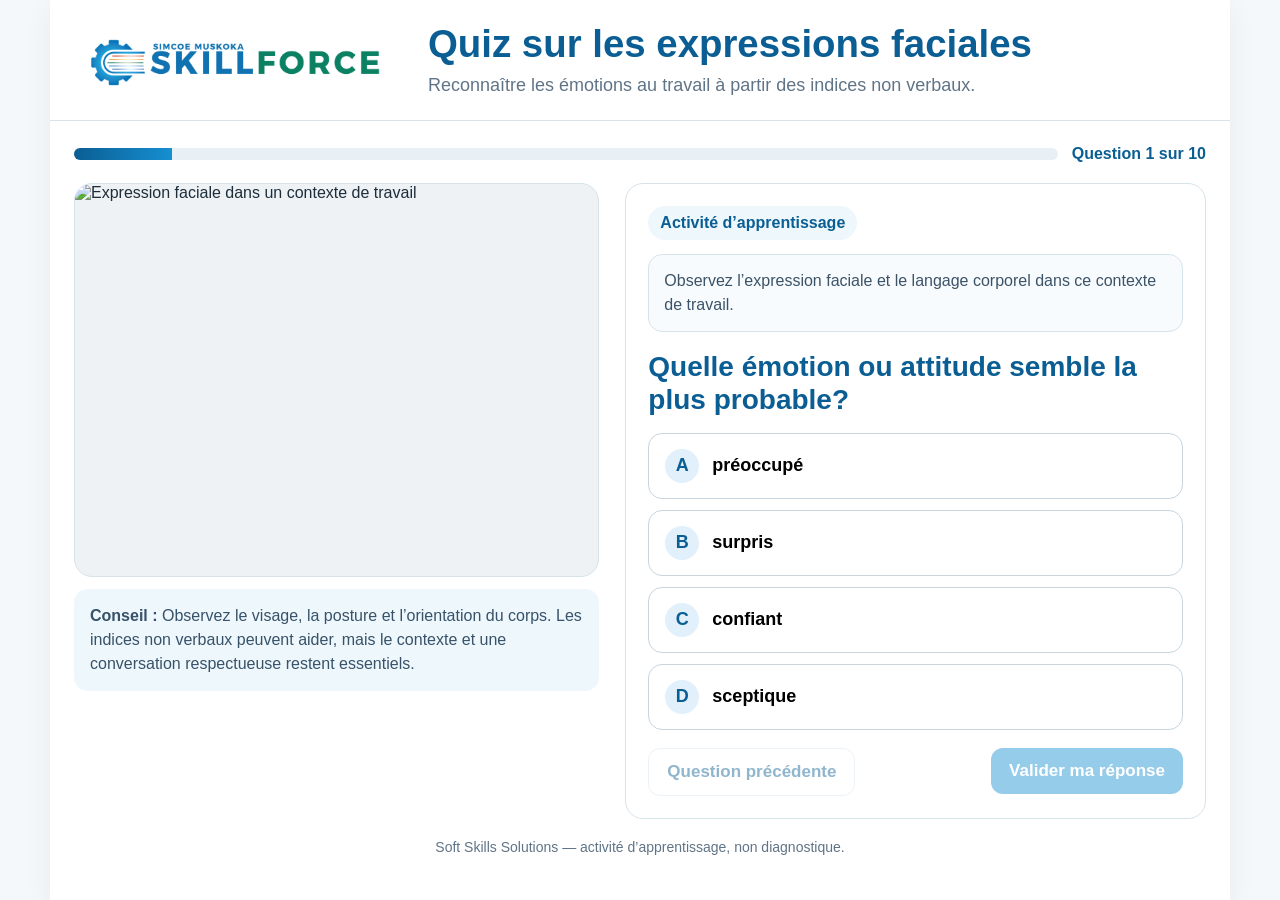
==== unit2-emotions/index.html @ afc8845e "Add Unit 2 facial expressions quiz page" ====
<!doctype html>
<html lang="fr-CA">
<head>
<meta charset="utf-8">
<meta name="viewport" content="width=device-width,initial-scale=1">
<title>Soft Skills Solutions — Quiz sur les expressions faciales</title>
<style>
:root{--b:#168fd1;--bd:#0b5e93;--ink:#1d2e3a;--muted:#607487;--line:#d7e3eb;--soft:#eef7fc;--ok:#edf8ef;--bad:#fff2f1}
*{box-sizing:border-box}body{margin:0;background:#f4f8fb;color:var(--ink);font-family:Arial,Helvetica,sans-serif}
.shell{max-width:1180px;margin:auto;background:#fff;min-height:100vh;box-shadow:0 8px 26px rgba(0,0,0,.06)}
header{display:flex;gap:24px;align-items:center;padding:20px 24px;border-bottom:1px solid var(--line)}
.logo{width:330px;max-width:38vw;height:auto;object-fit:contain}
h1{margin:0;color:var(--bd);font-size:clamp(28px,3vw,42px)}
header p{margin:6px 0 0;color:var(--muted);font-size:18px;line-height:1.45}
main{padding:24px}.pr{display:flex;gap:14px;align-items:center;margin-bottom:20px}
.bar{height:12px;background:#e8f0f5;border-radius:99px;overflow:hidden;flex:1}
.fill{height:100%;background:linear-gradient(90deg,var(--bd),var(--b));width:10%;transition:.2s}
.count{font-weight:700;color:var(--bd);white-space:nowrap}
.grid{display:grid;grid-template-columns:minmax(320px,.95fr) minmax(380px,1.05fr);gap:26px;align-items:start}
.pic{border:1px solid var(--line);border-radius:18px;overflow:hidden;background:#eef2f5}
.pic img{display:block;width:100%;aspect-ratio:4/3;object-fit:cover}
.tip{margin-top:12px;background:var(--soft);border-radius:14px;padding:15px 16px;line-height:1.5;color:#375269}
.card{border:1px solid var(--line);border-radius:18px;padding:22px}
.tag{display:inline-block;background:var(--soft);color:var(--bd);font-weight:700;padding:8px 12px;border-radius:999px;margin-bottom:14px}
.scenario{background:#f7fbfe;border:1px solid var(--line);border-radius:14px;padding:14px 15px;color:#3c5367;line-height:1.5}
.question{font-size:28px;line-height:1.2;color:var(--bd);margin:18px 0 16px}
.options{display:grid;gap:11px}.option{width:100%;text-align:left;border:1px solid #c8d5df;background:#fff;border-radius:14px;padding:15px 16px;display:flex;gap:13px;align-items:center;font-size:18px;cursor:pointer}
.option:hover{border-color:var(--b)}.option.selected{border:2px solid var(--b);background:#f4fbff}.option:disabled{cursor:default;opacity:.94}
.bullet{width:34px;height:34px;border-radius:50%;display:grid;place-items:center;background:#e1f0fb;color:var(--bd);font-weight:700;flex:0 0 34px}
.feedback{display:none;margin-top:18px;padding:16px;border-radius:14px;line-height:1.55}.feedback.good{display:block;background:var(--ok);border:1px solid #b7dec0}.feedback.bad{display:block;background:var(--bad);border:1px solid #edc3bf}
.actions{display:flex;justify-content:space-between;gap:12px;margin-top:18px;flex-wrap:wrap}
button{border:none;border-radius:12px;padding:13px 18px;font-size:17px;font-weight:700;cursor:pointer}
button.primary{background:var(--b);color:#fff}button.secondary{background:#fff;color:var(--bd);border:1px solid var(--line)}button:disabled{opacity:.45;cursor:not-allowed}
.results{display:none;border:1px solid var(--line);border-radius:18px;padding:34px}.results h2{margin-top:0;color:var(--bd);font-size:34px}.score{font-size:56px;font-weight:800;color:var(--b)}
.footer{margin-top:20px;text-align:center;color:var(--muted);font-size:14px}
@media(max-width:900px){header{flex-direction:column;align-items:flex-start}.logo{width:270px;max-width:80vw}.grid{grid-template-columns:1fr}.question{font-size:24px}}
</style>
</head>
<body>
<div class="shell">
<header>
<img class="logo" src="../Skillforce%20logo%20form.png" alt="Soft Skills Solutions">
<div><h1>Quiz sur les expressions faciales</h1><p>Reconnaître les émotions au travail à partir des indices non verbaux.</p></div>
</header>
<main>
<div class="pr"><div class="bar"><div class="fill" id="fill"></div></div><div class="count" id="count">Question 1 sur 10</div></div>
<section id="quiz" class="grid">
<div><div class="pic"><img id="photo" alt="Expression faciale dans un contexte de travail"></div><div class="tip"><strong>Conseil :</strong> Observez le visage, la posture et l’orientation du corps. Les indices non verbaux peuvent aider, mais le contexte et une conversation respectueuse restent essentiels.</div></div>
<div class="card">
<div class="tag">Activité d’apprentissage</div>
<div class="scenario">Observez l’expression faciale et le langage corporel dans ce contexte de travail.</div>
<h2 class="question">Quelle émotion ou attitude semble la plus probable?</h2>
<div class="options" id="options"></div>
<div class="feedback" id="feedback" aria-live="polite"></div>
<div class="actions"><button class="secondary" id="prev" type="button">Question précédente</button><div><button class="primary" id="check" type="button" disabled>Valider ma réponse</button> <button class="primary" id="next" type="button" style="display:none">Question suivante</button></div></div>
</div>
</section>
<section id="results" class="results">
<h2>Activité terminée</h2><div id="score" class="score"></div><p id="resultText" style="font-size:18px;line-height:1.6"></p>
<div class="tip"><strong>À retenir :</strong> Le but n’est pas de « lire dans les pensées ». Une bonne communication consiste à remarquer les indices, à considérer le contexte et à vérifier notre interprétation plutôt qu’à faire des suppositions.</div>
<p><button class="primary" id="restart" type="button">Recommencer</button></p>
</section>
<div class="footer">Soft Skills Solutions — activité d’apprentissage, non diagnostique.</div>
</main>
</div>
<script>window.SSS_IMAGES={};</script>
<script src="img01.js"></script><script src="img02.js"></script><script src="img03.js"></script><script src="img04.js"></script><script src="img05.js"></script>
<script src="img06.js"></script><script src="img07.js"></script><script src="img08.js"></script><script src="img09.js"></script><script src="img10.js"></script>
<script>
const qs=[
{img:'q1',a:['préoccupé','surpris','confiant','sceptique'],c:1,f:'Les yeux grands ouverts, les sourcils relevés et la bouche ouverte sont des indices clairs de surprise.'},
{img:'q2',a:['soulagé','sceptique','intéressé','frustré'],c:1,f:'Le sourcil relevé, le regard de côté et la bouche serrée peuvent suggérer du scepticisme ou du doute.'},
{img:'q3',a:['frustré','soulagé','surpris','confiant'],c:0,f:'Le front fortement plissé, la tension du visage et la main à la tête sont compatibles avec la frustration.'},
{img:'q4',a:['intéressé','mal à l’aise','découragé','sceptique'],c:2,f:'La posture affaissée, le regard vers le bas et la tête appuyée sur la main peuvent indiquer du découragement.'},
{img:'q5',a:['confiant','incertain','préoccupé','mal à l’aise'],c:0,f:'La posture droite, le léger sourire et le regard assuré sont compatibles avec une attitude confiante.'},
{img:'q6',a:['sceptique','soulagé','incertain','frustré'],c:2,f:'Le geste derrière la tête, les sourcils froncés et l’expression hésitante peuvent suggérer de l’incertitude.'},
{img:'q7',a:['mal à l’aise','intéressé','confiant','surpris'],c:0,f:'Le sourire crispé, les épaules resserrées et le regard détourné peuvent indiquer qu’une personne se sent mal à l’aise.'},
{img:'q8',a:['préoccupé','sceptique','soulagé','surpris'],c:0,f:'Le regard concentré, le front plissé et la main près du visage sont compatibles avec une préoccupation.'},
{img:'q9',a:['frustré','intéressé','découragé','incertain'],c:1,f:'Le contact visuel, l’inclinaison du corps vers l’autre personne et l’expression attentive indiquent un intérêt réel.'},
{img:'q10',a:['soulagé','mal à l’aise','sceptique','préoccupé'],c:0,f:'Les yeux fermés, l’expression détendue et la main sur la poitrine suggèrent du soulagement.'}
];
let i=0,score=0,choice=null,ans=Array(qs.length).fill(false),choices=Array(qs.length).fill(null);
const $=x=>document.getElementById(x);
function render(){const q=qs[i];choice=choices[i];$('photo').src=window.SSS_IMAGES[q.img];$('fill').style.width=((i+1)/qs.length*100)+'%';$('count').textContent='Question '+(i+1)+' sur '+qs.length;$('options').innerHTML='';$('feedback').className='feedback';$('feedback').innerHTML='';q.a.forEach((t,n)=>{const b=document.createElement('button');b.type='button';b.className='option'+(choice===n?' selected':'');b.disabled=ans[i];b.innerHTML='<span class="bullet">'+String.fromCharCode(65+n)+'</span><span>'+t+'</span>';b.onclick=()=>{if(ans[i])return;choice=n;choices[i]=n;render()};$('options').appendChild(b)});$('prev').disabled=i===0;$('check').disabled=choice===null||ans[i];$('check').style.display=ans[i]?'none':'';$('next').style.display=ans[i]?'':'none';$('next').textContent=i===qs.length-1?'Voir mon résultat':'Question suivante';if(ans[i]){const ok=choices[i]===q.c;$('feedback').className='feedback '+(ok?'good':'bad');$('feedback').innerHTML='<strong>'+(ok?'Bonne réponse.':'Pas tout à fait.')+'</strong><br>'+q.f}}
$('check').onclick=()=>{if(choice===null||ans[i])return;ans[i]=true;if(choice===qs[i].c)score++;render()};
$('next').onclick=()=>{if(i<qs.length-1){i++;render()}else finish()};
$('prev').onclick=()=>{if(i>0){i--;render()}};
function finish(){$('quiz').style.display='none';$('results').style.display='block';$('fill').style.width='100%';$('count').textContent='Terminé';$('score').textContent=score+' / '+qs.length;$('resultText').textContent=score>=9?'Excellent travail. Vous avez très bien reconnu les expressions présentées.':score>=7?'Très bon résultat. Vous reconnaissez plusieurs indices non verbaux avec justesse.':score>=5?'Bon début. Certaines expressions sont plus subtiles à interpréter.':'Cette activité montre à quel point les expressions peuvent être faciles à interpréter trop rapidement.'}
$('restart').onclick=()=>{i=0;score=0;choice=null;ans=Array(qs.length).fill(false);choices=Array(qs.length).fill(null);$('results').style.display='none';$('quiz').style.display='grid';render()};
render();
</script>
</body></html>
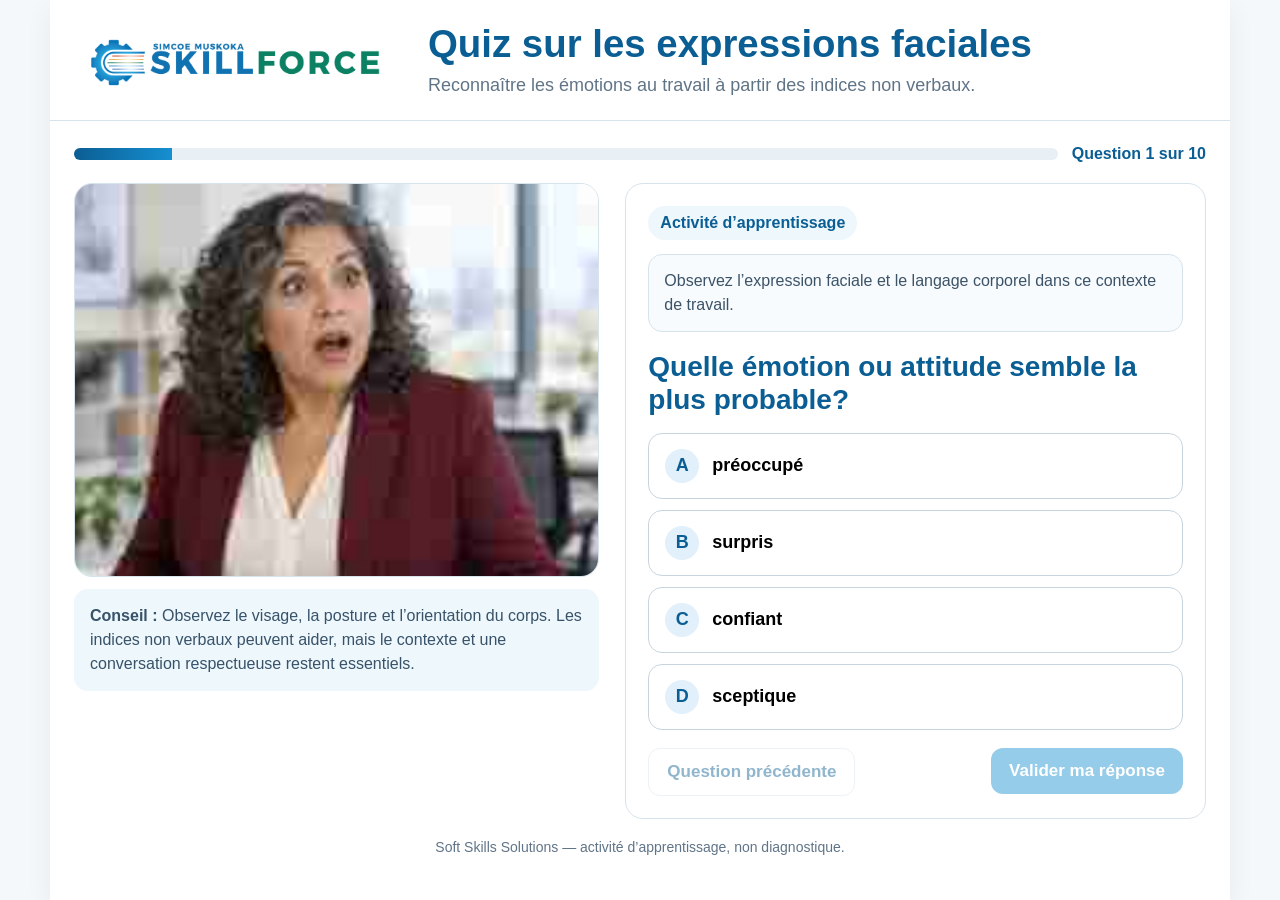
==== commit 44210932: "Wire Unit 2 quiz to hosted images" ====
--- a/unit2-emotions/index.html
+++ b/unit2-emotions/index.html
@@ -63,25 +63,22 @@
 <div class="footer">Soft Skills Solutions — activité d’apprentissage, non diagnostique.</div>
 </main>
 </div>
-<script>window.SSS_IMAGES={};</script>
-<script src="img01.js"></script><script src="img02.js"></script><script src="img03.js"></script><script src="img04.js"></script><script src="img05.js"></script>
-<script src="img06.js"></script><script src="img07.js"></script><script src="img08.js"></script><script src="img09.js"></script><script src="img10.js"></script>
 <script>
 const qs=[
-{img:'q1',a:['préoccupé','surpris','confiant','sceptique'],c:1,f:'Les yeux grands ouverts, les sourcils relevés et la bouche ouverte sont des indices clairs de surprise.'},
-{img:'q2',a:['soulagé','sceptique','intéressé','frustré'],c:1,f:'Le sourcil relevé, le regard de côté et la bouche serrée peuvent suggérer du scepticisme ou du doute.'},
-{img:'q3',a:['frustré','soulagé','surpris','confiant'],c:0,f:'Le front fortement plissé, la tension du visage et la main à la tête sont compatibles avec la frustration.'},
-{img:'q4',a:['intéressé','mal à l’aise','découragé','sceptique'],c:2,f:'La posture affaissée, le regard vers le bas et la tête appuyée sur la main peuvent indiquer du découragement.'},
-{img:'q5',a:['confiant','incertain','préoccupé','mal à l’aise'],c:0,f:'La posture droite, le léger sourire et le regard assuré sont compatibles avec une attitude confiante.'},
-{img:'q6',a:['sceptique','soulagé','incertain','frustré'],c:2,f:'Le geste derrière la tête, les sourcils froncés et l’expression hésitante peuvent suggérer de l’incertitude.'},
-{img:'q7',a:['mal à l’aise','intéressé','confiant','surpris'],c:0,f:'Le sourire crispé, les épaules resserrées et le regard détourné peuvent indiquer qu’une personne se sent mal à l’aise.'},
-{img:'q8',a:['préoccupé','sceptique','soulagé','surpris'],c:0,f:'Le regard concentré, le front plissé et la main près du visage sont compatibles avec une préoccupation.'},
-{img:'q9',a:['frustré','intéressé','découragé','incertain'],c:1,f:'Le contact visuel, l’inclinaison du corps vers l’autre personne et l’expression attentive indiquent un intérêt réel.'},
-{img:'q10',a:['soulagé','mal à l’aise','sceptique','préoccupé'],c:0,f:'Les yeux fermés, l’expression détendue et la main sur la poitrine suggèrent du soulagement.'}
+{img:'q1.jpg',a:['préoccupé','surpris','confiant','sceptique'],c:1,f:'Les yeux grands ouverts, les sourcils relevés et la bouche ouverte sont des indices clairs de surprise.'},
+{img:'q2.jpg',a:['soulagé','sceptique','intéressé','frustré'],c:1,f:'Le sourcil relevé, le regard de côté et la bouche serrée peuvent suggérer du scepticisme ou du doute.'},
+{img:'q3.jpg',a:['frustré','soulagé','surpris','confiant'],c:0,f:'Le front fortement plissé, la tension du visage et la main à la tête sont compatibles avec la frustration.'},
+{img:'q4.jpg',a:['intéressé','mal à l’aise','découragé','sceptique'],c:2,f:'La posture affaissée, le regard vers le bas et la tête appuyée sur la main peuvent indiquer du découragement.'},
+{img:'q5.jpg',a:['confiant','incertain','préoccupé','mal à l’aise'],c:0,f:'La posture droite, le léger sourire et le regard assuré sont compatibles avec une attitude confiante.'},
+{img:'q6.jpg',a:['sceptique','soulagé','incertain','frustré'],c:2,f:'Le geste derrière la tête, les sourcils froncés et l’expression hésitante peuvent suggérer de l’incertitude.'},
+{img:'q7.jpg',a:['mal à l’aise','intéressé','confiant','surpris'],c:0,f:'Le sourire crispé, les épaules resserrées et le regard détourné peuvent indiquer qu’une personne se sent mal à l’aise.'},
+{img:'q8.jpg',a:['préoccupé','sceptique','soulagé','surpris'],c:0,f:'Le regard concentré, le front plissé et la main près du visage sont compatibles avec une préoccupation.'},
+{img:'q9.jpg',a:['frustré','intéressé','découragé','incertain'],c:1,f:'Le contact visuel, l’inclinaison du corps vers l’autre personne et l’expression attentive indiquent un intérêt réel.'},
+{img:'q10.jpg',a:['soulagé','mal à l’aise','sceptique','préoccupé'],c:0,f:'Les yeux fermés, l’expression détendue et la main sur la poitrine suggèrent du soulagement.'}
 ];
 let i=0,score=0,choice=null,ans=Array(qs.length).fill(false),choices=Array(qs.length).fill(null);
 const $=x=>document.getElementById(x);
-function render(){const q=qs[i];choice=choices[i];$('photo').src=window.SSS_IMAGES[q.img];$('fill').style.width=((i+1)/qs.length*100)+'%';$('count').textContent='Question '+(i+1)+' sur '+qs.length;$('options').innerHTML='';$('feedback').className='feedback';$('feedback').innerHTML='';q.a.forEach((t,n)=>{const b=document.createElement('button');b.type='button';b.className='option'+(choice===n?' selected':'');b.disabled=ans[i];b.innerHTML='<span class="bullet">'+String.fromCharCode(65+n)+'</span><span>'+t+'</span>';b.onclick=()=>{if(ans[i])return;choice=n;choices[i]=n;render()};$('options').appendChild(b)});$('prev').disabled=i===0;$('check').disabled=choice===null||ans[i];$('check').style.display=ans[i]?'none':'';$('next').style.display=ans[i]?'':'none';$('next').textContent=i===qs.length-1?'Voir mon résultat':'Question suivante';if(ans[i]){const ok=choices[i]===q.c;$('feedback').className='feedback '+(ok?'good':'bad');$('feedback').innerHTML='<strong>'+(ok?'Bonne réponse.':'Pas tout à fait.')+'</strong><br>'+q.f}}
+function render(){const q=qs[i];choice=choices[i];$('photo').src=q.img;$('fill').style.width=((i+1)/qs.length*100)+'%';$('count').textContent='Question '+(i+1)+' sur '+qs.length;$('options').innerHTML='';$('feedback').className='feedback';$('feedback').innerHTML='';q.a.forEach((t,n)=>{const b=document.createElement('button');b.type='button';b.className='option'+(choice===n?' selected':'');b.disabled=ans[i];b.innerHTML='<span class="bullet">'+String.fromCharCode(65+n)+'</span><span>'+t+'</span>';b.onclick=()=>{if(ans[i])return;choice=n;choices[i]=n;render()};$('options').appendChild(b)});$('prev').disabled=i===0;$('check').disabled=choice===null||ans[i];$('check').style.display=ans[i]?'none':'';$('next').style.display=ans[i]?'':'none';$('next').textContent=i===qs.length-1?'Voir mon résultat':'Question suivante';if(ans[i]){const ok=choices[i]===q.c;$('feedback').className='feedback '+(ok?'good':'bad');$('feedback').innerHTML='<strong>'+(ok?'Bonne réponse.':'Pas tout à fait.')+'</strong><br>'+q.f}}
 $('check').onclick=()=>{if(choice===null||ans[i])return;ans[i]=true;if(choice===qs[i].c)score++;render()};
 $('next').onclick=()=>{if(i<qs.length-1){i++;render()}else finish()};
 $('prev').onclick=()=>{if(i>0){i--;render()}};
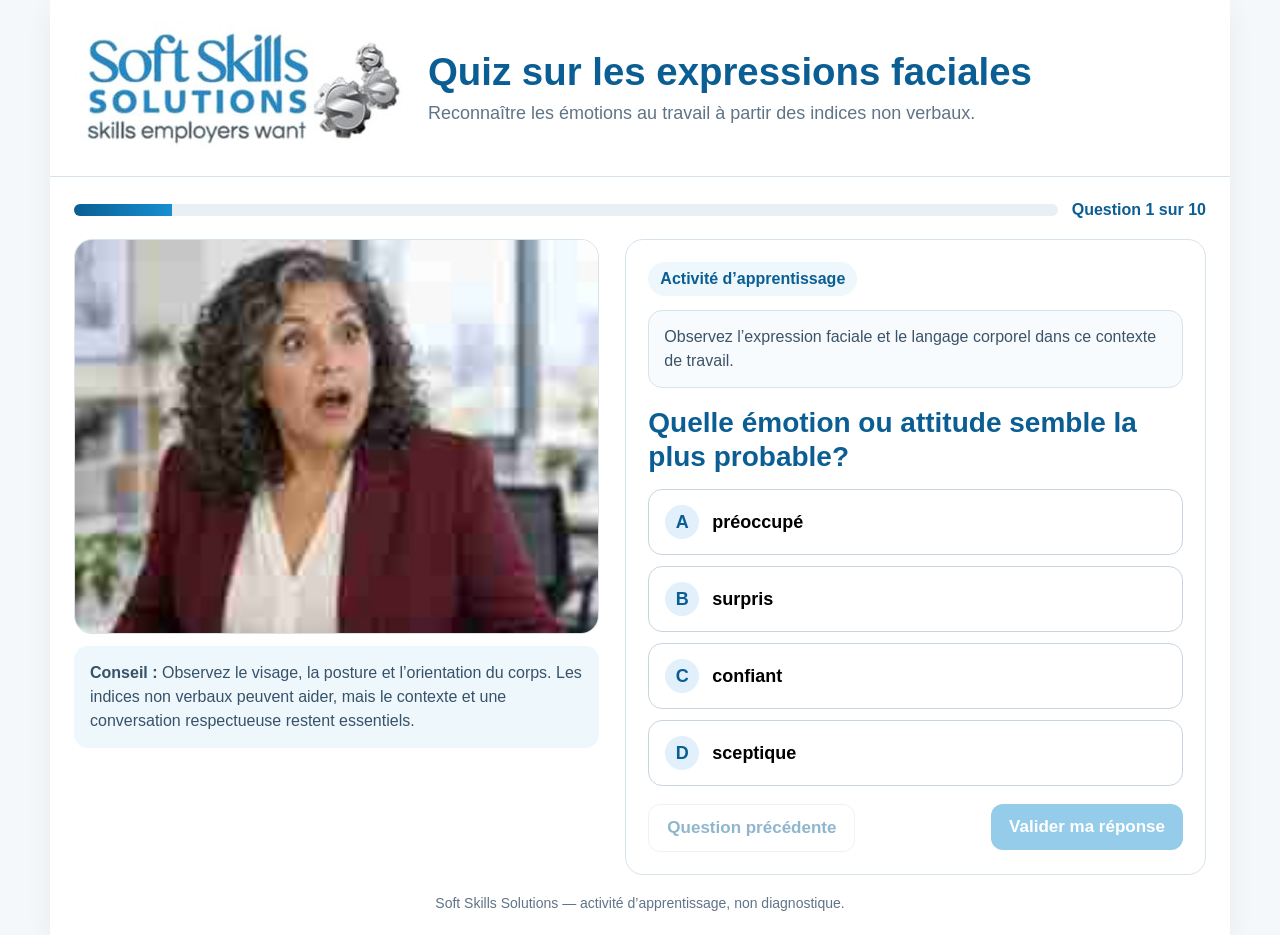
==== commit 16fb06cb: "Use approved Soft Skills Solutions logo in Unit 2 quiz" ====
--- a/unit2-emotions/index.html
+++ b/unit2-emotions/index.html
@@ -39,7 +39,7 @@
 <body>
 <div class="shell">
 <header>
-<img class="logo" src="../Skillforce%20logo%20form.png" alt="Soft Skills Solutions">
+<img class="logo" src="sss-logo.jpg" alt="Soft Skills Solutions">
 <div><h1>Quiz sur les expressions faciales</h1><p>Reconnaître les émotions au travail à partir des indices non verbaux.</p></div>
 </header>
 <main>
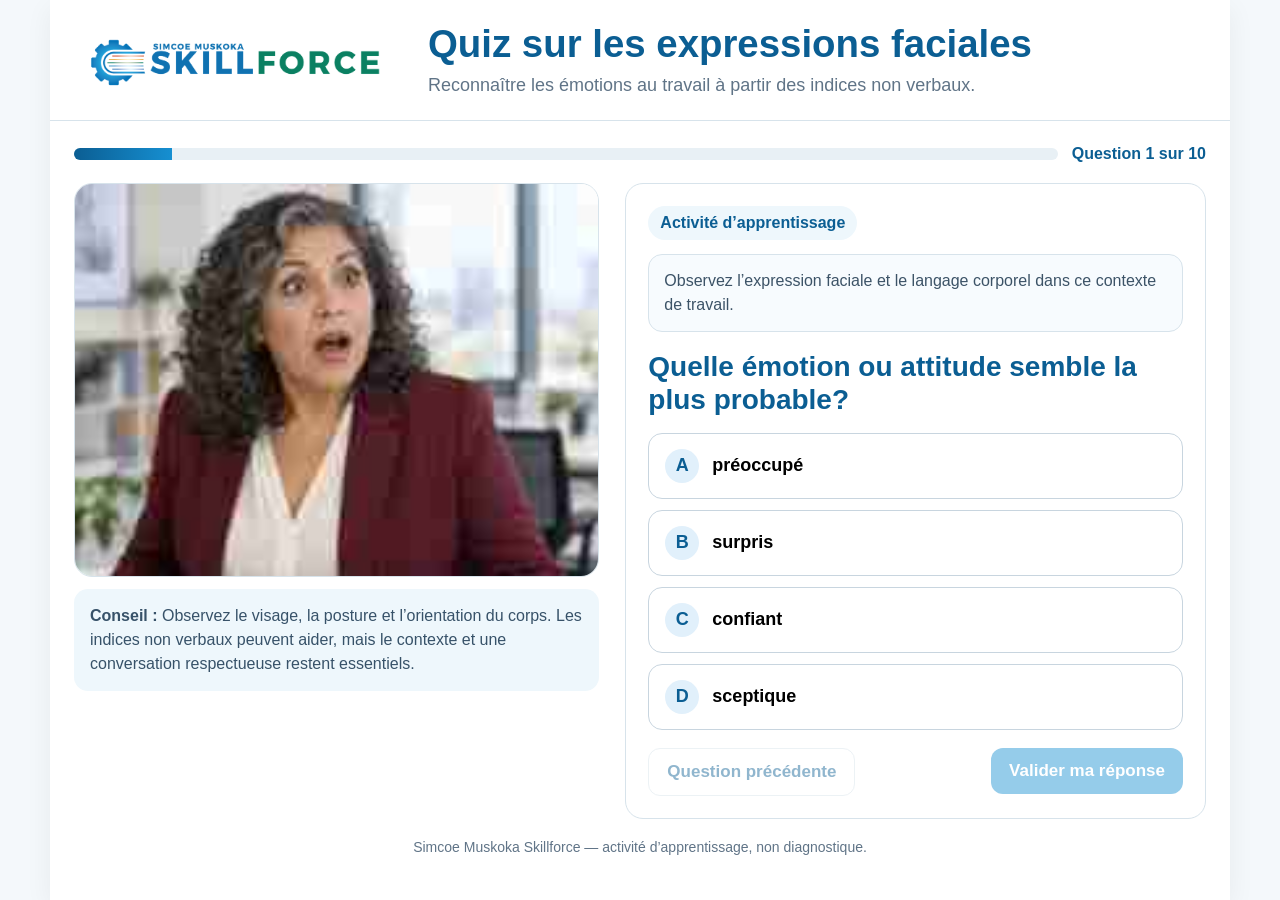
==== commit 2dea181d: "Switch Unit 2 quiz branding to Skillforce" ====
--- a/unit2-emotions/index.html
+++ b/unit2-emotions/index.html
@@ -3,7 +3,7 @@
 <head>
 <meta charset="utf-8">
 <meta name="viewport" content="width=device-width,initial-scale=1">
-<title>Soft Skills Solutions — Quiz sur les expressions faciales</title>
+<title>Simcoe Muskoka Skillforce — Quiz sur les expressions faciales</title>
 <style>
 :root{--b:#168fd1;--bd:#0b5e93;--ink:#1d2e3a;--muted:#607487;--line:#d7e3eb;--soft:#eef7fc;--ok:#edf8ef;--bad:#fff2f1}
 *{box-sizing:border-box}body{margin:0;background:#f4f8fb;color:var(--ink);font-family:Arial,Helvetica,sans-serif}
@@ -39,7 +39,7 @@
 <body>
 <div class="shell">
 <header>
-<img class="logo" src="sss-logo.jpg" alt="Soft Skills Solutions">
+<img class="logo" src="../Skillforce%20logo%20form.png" alt="Simcoe Muskoka Skillforce">
 <div><h1>Quiz sur les expressions faciales</h1><p>Reconnaître les émotions au travail à partir des indices non verbaux.</p></div>
 </header>
 <main>
@@ -60,7 +60,7 @@
 <div class="tip"><strong>À retenir :</strong> Le but n’est pas de « lire dans les pensées ». Une bonne communication consiste à remarquer les indices, à considérer le contexte et à vérifier notre interprétation plutôt qu’à faire des suppositions.</div>
 <p><button class="primary" id="restart" type="button">Recommencer</button></p>
 </section>
-<div class="footer">Soft Skills Solutions — activité d’apprentissage, non diagnostique.</div>
+<div class="footer">Simcoe Muskoka Skillforce — activité d’apprentissage, non diagnostique.</div>
 </main>
 </div>
 <script>
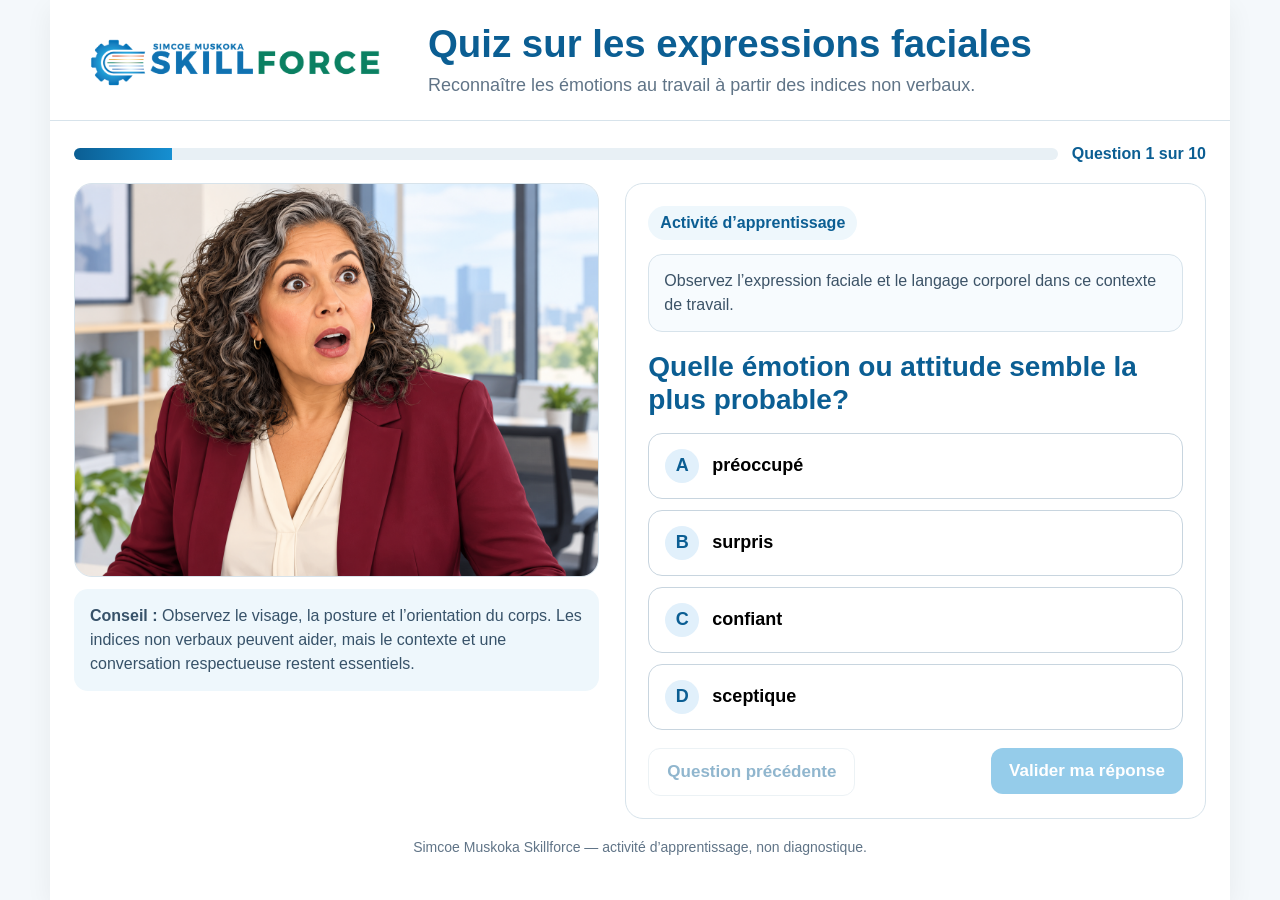
==== commit bf799935: "Upgrade Unit 2 quiz portraits and Skillforce branding" ====
--- a/unit2-emotions/index.html
+++ b/unit2-emotions/index.html
@@ -65,16 +65,16 @@
 </div>
 <script>
 const qs=[
-{img:'q1.jpg',a:['préoccupé','surpris','confiant','sceptique'],c:1,f:'Les yeux grands ouverts, les sourcils relevés et la bouche ouverte sont des indices clairs de surprise.'},
-{img:'q2.jpg',a:['soulagé','sceptique','intéressé','frustré'],c:1,f:'Le sourcil relevé, le regard de côté et la bouche serrée peuvent suggérer du scepticisme ou du doute.'},
-{img:'q3.jpg',a:['frustré','soulagé','surpris','confiant'],c:0,f:'Le front fortement plissé, la tension du visage et la main à la tête sont compatibles avec la frustration.'},
-{img:'q4.jpg',a:['intéressé','mal à l’aise','découragé','sceptique'],c:2,f:'La posture affaissée, le regard vers le bas et la tête appuyée sur la main peuvent indiquer du découragement.'},
-{img:'q5.jpg',a:['confiant','incertain','préoccupé','mal à l’aise'],c:0,f:'La posture droite, le léger sourire et le regard assuré sont compatibles avec une attitude confiante.'},
-{img:'q6.jpg',a:['sceptique','soulagé','incertain','frustré'],c:2,f:'Le geste derrière la tête, les sourcils froncés et l’expression hésitante peuvent suggérer de l’incertitude.'},
-{img:'q7.jpg',a:['mal à l’aise','intéressé','confiant','surpris'],c:0,f:'Le sourire crispé, les épaules resserrées et le regard détourné peuvent indiquer qu’une personne se sent mal à l’aise.'},
-{img:'q8.jpg',a:['préoccupé','sceptique','soulagé','surpris'],c:0,f:'Le regard concentré, le front plissé et la main près du visage sont compatibles avec une préoccupation.'},
-{img:'q9.jpg',a:['frustré','intéressé','découragé','incertain'],c:1,f:'Le contact visuel, l’inclinaison du corps vers l’autre personne et l’expression attentive indiquent un intérêt réel.'},
-{img:'q10.jpg',a:['soulagé','mal à l’aise','sceptique','préoccupé'],c:0,f:'Les yeux fermés, l’expression détendue et la main sur la poitrine suggèrent du soulagement.'}
+{img:'q1.png',a:['préoccupé','surpris','confiant','sceptique'],c:1,f:'Les yeux grands ouverts, les sourcils relevés et la bouche ouverte sont des indices clairs de surprise.'},
+{img:'q2.png',a:['soulagé','sceptique','intéressé','frustré'],c:1,f:'Le sourcil relevé, le regard de côté et la bouche serrée peuvent suggérer du scepticisme ou du doute.'},
+{img:'q3.png',a:['frustré','soulagé','surpris','confiant'],c:0,f:'Le front fortement plissé, la tension du visage et la main à la tête sont compatibles avec la frustration.'},
+{img:'q4.png',a:['intéressé','mal à l’aise','découragé','sceptique'],c:2,f:'La posture affaissée, le regard vers le bas et la tête appuyée sur la main peuvent indiquer du découragement.'},
+{img:'q5.png',a:['confiant','incertain','préoccupé','mal à l’aise'],c:0,f:'La posture droite, le léger sourire et le regard assuré sont compatibles avec une attitude confiante.'},
+{img:'q6.png',a:['sceptique','soulagé','incertain','frustré'],c:2,f:'Le geste derrière la tête, les sourcils froncés et l’expression hésitante peuvent suggérer de l’incertitude.'},
+{img:'q7.png',a:['mal à l’aise','intéressé','confiant','surpris'],c:0,f:'Le sourire crispé, les épaules resserrées et le regard détourné peuvent indiquer qu’une personne se sent mal à l’aise.'},
+{img:'q8.png',a:['préoccupé','sceptique','soulagé','surpris'],c:0,f:'Le regard concentré, le front plissé et la main près du visage sont compatibles avec une préoccupation.'},
+{img:'q9.png',a:['frustré','intéressé','découragé','incertain'],c:1,f:'Le contact visuel, l’inclinaison du corps vers l’autre personne et l’expression attentive indiquent un intérêt réel.'},
+{img:'q10.png',a:['soulagé','mal à l’aise','sceptique','préoccupé'],c:0,f:'Les yeux fermés, l’expression détendue et la main sur la poitrine suggèrent du soulagement.'}
 ];
 let i=0,score=0,choice=null,ans=Array(qs.length).fill(false),choices=Array(qs.length).fill(null);
 const $=x=>document.getElementById(x);
